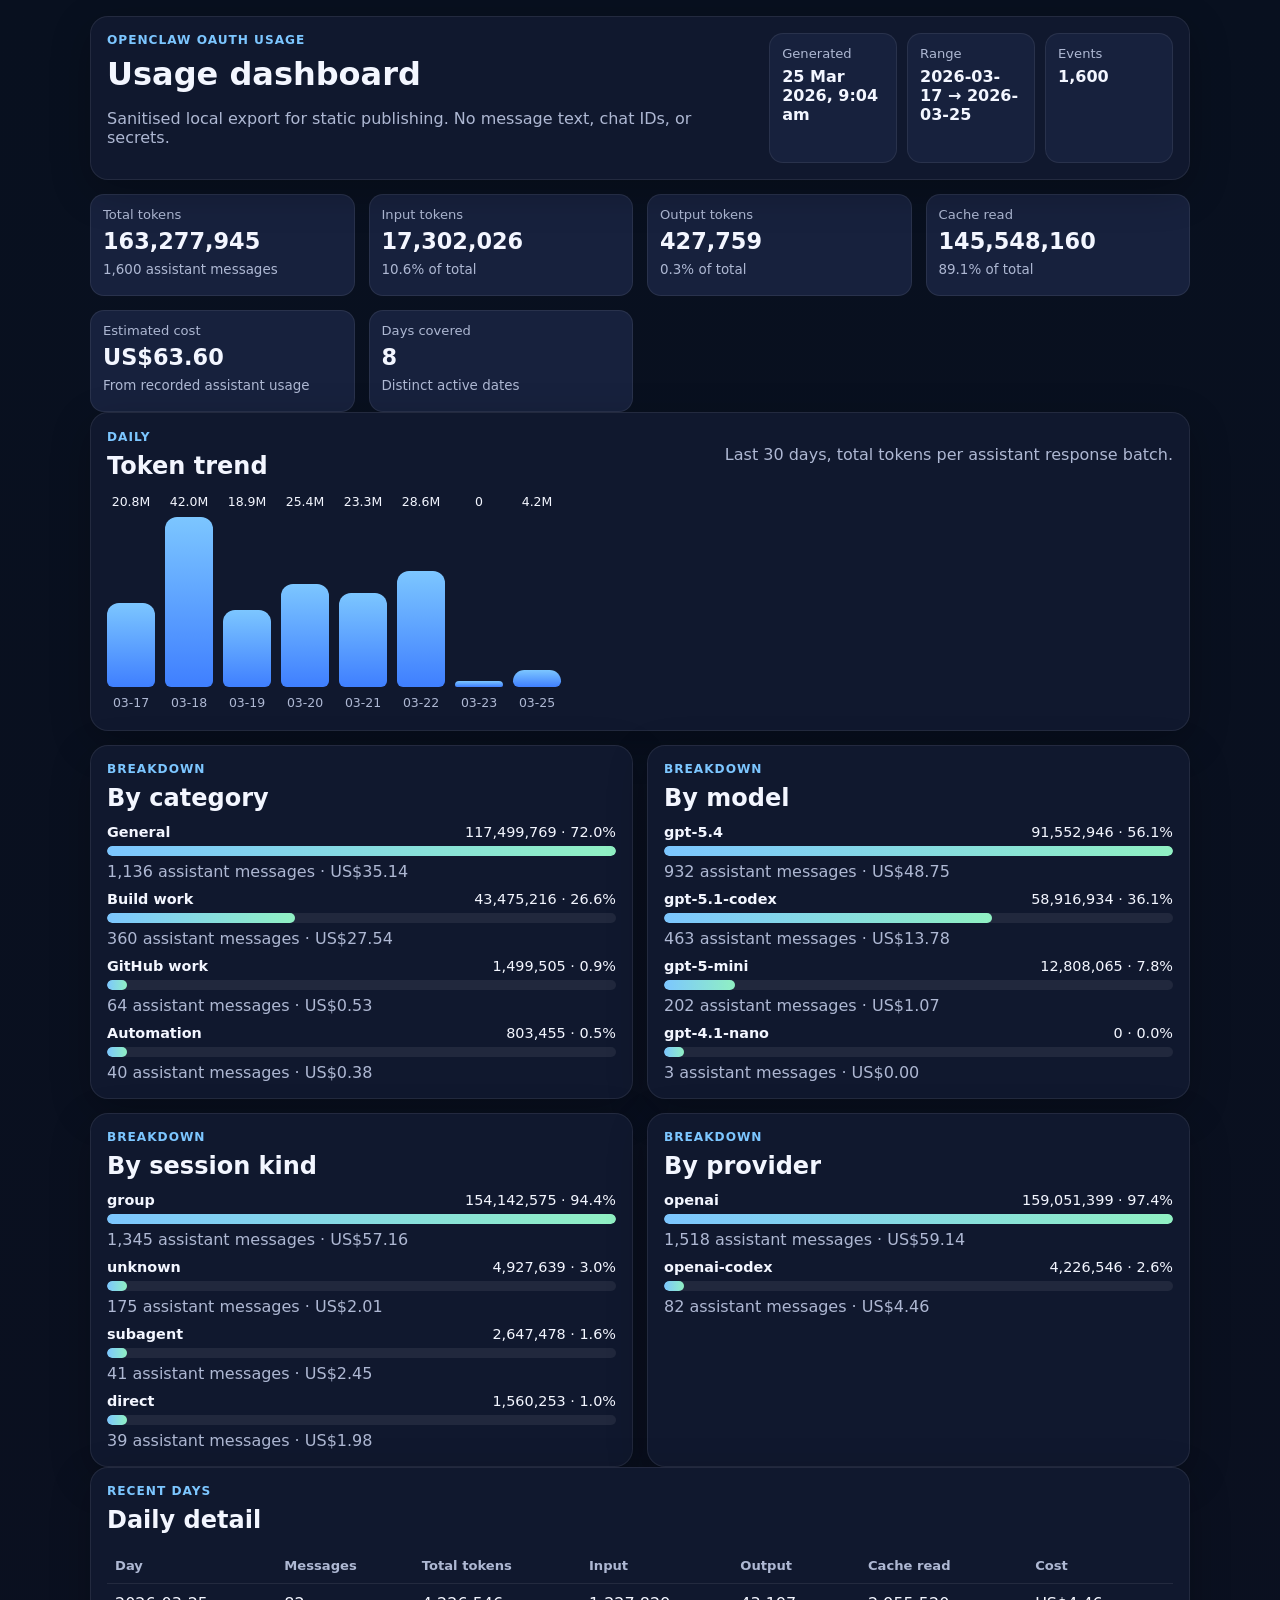
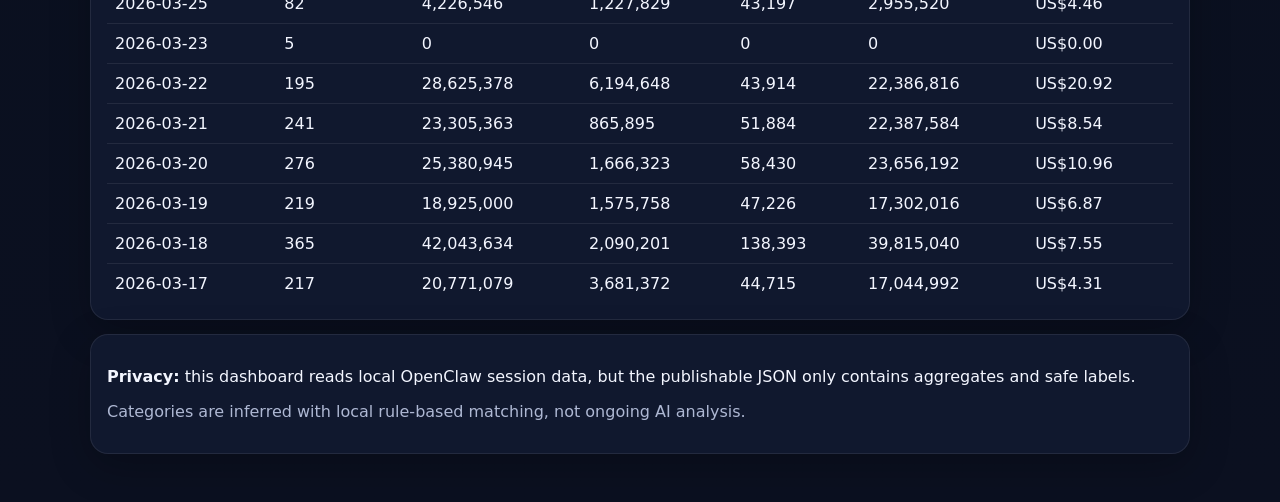
==== index.html @ 166b32c8 "Publish dashboard site" ====
<!doctype html>
<html lang="en">
  <head>
    <meta charset="UTF-8" />
    <meta name="viewport" content="width=device-width, initial-scale=1.0" />
    <title>OpenClaw Usage Dashboard</title>
    <link rel="stylesheet" href="styles.css" />
  </head>
  <body>
    <main class="shell">
      <header class="hero card">
        <div>
          <p class="eyebrow">OpenClaw OAuth usage</p>
          <h1>Usage dashboard</h1>
          <p class="muted">
            Sanitised local export for static publishing. No message text, chat IDs, or secrets.
          </p>
        </div>
        <div class="hero-meta">
          <div><span>Generated</span><strong id="generated-at">—</strong></div>
          <div><span>Range</span><strong id="date-range">—</strong></div>
          <div><span>Events</span><strong id="event-count">—</strong></div>
        </div>
      </header>

      <section class="stats-grid" id="overview-cards"></section>

      <section class="card">
        <div class="section-head">
          <div>
            <p class="eyebrow">Daily</p>
            <h2>Token trend</h2>
          </div>
          <p class="muted">Last 30 days, total tokens per assistant response batch.</p>
        </div>
        <div id="daily-chart" class="daily-chart"></div>
      </section>

      <section class="breakdown-grid">
        <section class="card">
          <div class="section-head compact">
            <div>
              <p class="eyebrow">Breakdown</p>
              <h2>By category</h2>
            </div>
          </div>
          <div id="breakdown-category" class="breakdown-list"></div>
        </section>

        <section class="card">
          <div class="section-head compact">
            <div>
              <p class="eyebrow">Breakdown</p>
              <h2>By model</h2>
            </div>
          </div>
          <div id="breakdown-model" class="breakdown-list"></div>
        </section>

        <section class="card">
          <div class="section-head compact">
            <div>
              <p class="eyebrow">Breakdown</p>
              <h2>By session kind</h2>
            </div>
          </div>
          <div id="breakdown-sessionKind" class="breakdown-list"></div>
        </section>

        <section class="card">
          <div class="section-head compact">
            <div>
              <p class="eyebrow">Breakdown</p>
              <h2>By provider</h2>
            </div>
          </div>
          <div id="breakdown-provider" class="breakdown-list"></div>
        </section>
      </section>

      <section class="card">
        <div class="section-head">
          <div>
            <p class="eyebrow">Recent days</p>
            <h2>Daily detail</h2>
          </div>
        </div>
        <div class="table-wrap">
          <table>
            <thead>
              <tr>
                <th>Day</th>
                <th>Messages</th>
                <th>Total tokens</th>
                <th>Input</th>
                <th>Output</th>
                <th>Cache read</th>
                <th>Cost</th>
              </tr>
            </thead>
            <tbody id="daily-table"></tbody>
          </table>
        </div>
      </section>

      <section class="card privacy-note">
        <p>
          <strong>Privacy:</strong> this dashboard reads local OpenClaw session data, but the publishable JSON only contains aggregates and safe labels.
        </p>
        <p class="muted">
          Categories are inferred with local rule-based matching, not ongoing AI analysis.
        </p>
      </section>
    </main>

    <script src="app.js"></script>
  </body>
</html>
---- styles.css ----
:root {
  color-scheme: dark;
  --bg: #0b1020;
  --panel: #121a30;
  --panel-soft: #17213d;
  --border: rgba(255, 255, 255, 0.08);
  --text: #f3f6ff;
  --muted: #aeb8d3;
  --accent: #7cc6ff;
  --accent-2: #90f0c3;
  --danger: #ff9f9f;
  --shadow: 0 12px 40px rgba(0, 0, 0, 0.24);
}

* {
  box-sizing: border-box;
}

body {
  margin: 0;
  font-family: Inter, ui-sans-serif, system-ui, -apple-system, BlinkMacSystemFont, "Segoe UI", sans-serif;
  background: linear-gradient(180deg, #08101f 0%, #0b1020 100%);
  color: var(--text);
}

.shell {
  width: min(1100px, calc(100% - 24px));
  margin: 16px auto 48px;
}

.card {
  background: rgba(18, 26, 48, 0.92);
  border: 1px solid var(--border);
  border-radius: 18px;
  padding: 16px;
  box-shadow: var(--shadow);
  backdrop-filter: blur(12px);
}

.hero {
  display: grid;
  gap: 16px;
}

.hero h1,
.section-head h2 {
  margin: 0;
}

.eyebrow {
  margin: 0 0 8px;
  color: var(--accent);
  text-transform: uppercase;
  letter-spacing: 0.08em;
  font-size: 0.76rem;
  font-weight: 700;
}

.muted {
  color: var(--muted);
}

.hero-meta {
  display: grid;
  grid-template-columns: repeat(3, minmax(0, 1fr));
  gap: 10px;
}

.hero-meta div,
.stat-card {
  background: var(--panel-soft);
  border: 1px solid var(--border);
  border-radius: 14px;
  padding: 12px;
}

.hero-meta span,
.stat-label {
  display: block;
  color: var(--muted);
  font-size: 0.82rem;
  margin-bottom: 6px;
}

.hero-meta strong,
.stat-value {
  font-size: 1rem;
}

.stats-grid,
.breakdown-grid {
  display: grid;
  gap: 14px;
  margin-top: 14px;
}

.stats-grid {
  grid-template-columns: repeat(2, minmax(0, 1fr));
}

.stat-card {
  min-height: 102px;
}

.stat-value {
  font-size: 1.4rem;
  font-weight: 700;
}

.stat-sub {
  margin-top: 8px;
  color: var(--muted);
  font-size: 0.84rem;
}

.section-head {
  display: flex;
  justify-content: space-between;
  gap: 12px;
  align-items: end;
  margin-bottom: 14px;
}

.section-head.compact {
  margin-bottom: 12px;
}

.daily-chart {
  display: flex;
  gap: 10px;
  overflow-x: auto;
  padding-bottom: 4px;
}

.bar-col {
  min-width: 48px;
  display: flex;
  flex-direction: column;
  justify-content: end;
  gap: 8px;
}

.bar-wrap {
  height: 170px;
  display: flex;
  align-items: end;
}

.bar {
  width: 100%;
  border-radius: 12px 12px 6px 6px;
  background: linear-gradient(180deg, var(--accent) 0%, #3f7fff 100%);
  min-height: 6px;
}

.bar-label,
.bar-value {
  font-size: 0.78rem;
  text-align: center;
}

.bar-label {
  color: var(--muted);
}

.breakdown-grid {
  grid-template-columns: repeat(2, minmax(0, 1fr));
}

.breakdown-list {
  display: grid;
  gap: 10px;
}

.breakdown-row {
  display: grid;
  gap: 6px;
}

.breakdown-meta {
  display: flex;
  justify-content: space-between;
  gap: 10px;
  font-size: 0.9rem;
}

.progress {
  width: 100%;
  height: 10px;
  border-radius: 999px;
  background: rgba(255, 255, 255, 0.07);
  overflow: hidden;
}

.progress > span {
  display: block;
  height: 100%;
  border-radius: inherit;
  background: linear-gradient(90deg, var(--accent), var(--accent-2));
}

.table-wrap {
  overflow-x: auto;
}

table {
  width: 100%;
  border-collapse: collapse;
  min-width: 720px;
}

th,
 td {
  text-align: left;
  padding: 10px 8px;
  border-bottom: 1px solid var(--border);
  white-space: nowrap;
}

th {
  color: var(--muted);
  font-size: 0.82rem;
  font-weight: 600;
}

tbody tr:last-child td {
  border-bottom: none;
}

.privacy-note {
  margin-top: 14px;
}

@media (min-width: 900px) {
  .hero {
    grid-template-columns: 1.6fr 1fr;
    align-items: stretch;
  }

  .stats-grid {
    grid-template-columns: repeat(4, minmax(0, 1fr));
  }
}

@media (max-width: 720px) {
  .shell {
    width: min(100%, calc(100% - 16px));
    margin-top: 8px;
  }

  .card {
    border-radius: 16px;
    padding: 14px;
  }

  .hero-meta,
  .stats-grid,
  .breakdown-grid {
    grid-template-columns: 1fr;
  }

  .section-head {
    flex-direction: column;
    align-items: start;
  }

  .bar-col {
    min-width: 42px;
  }
}
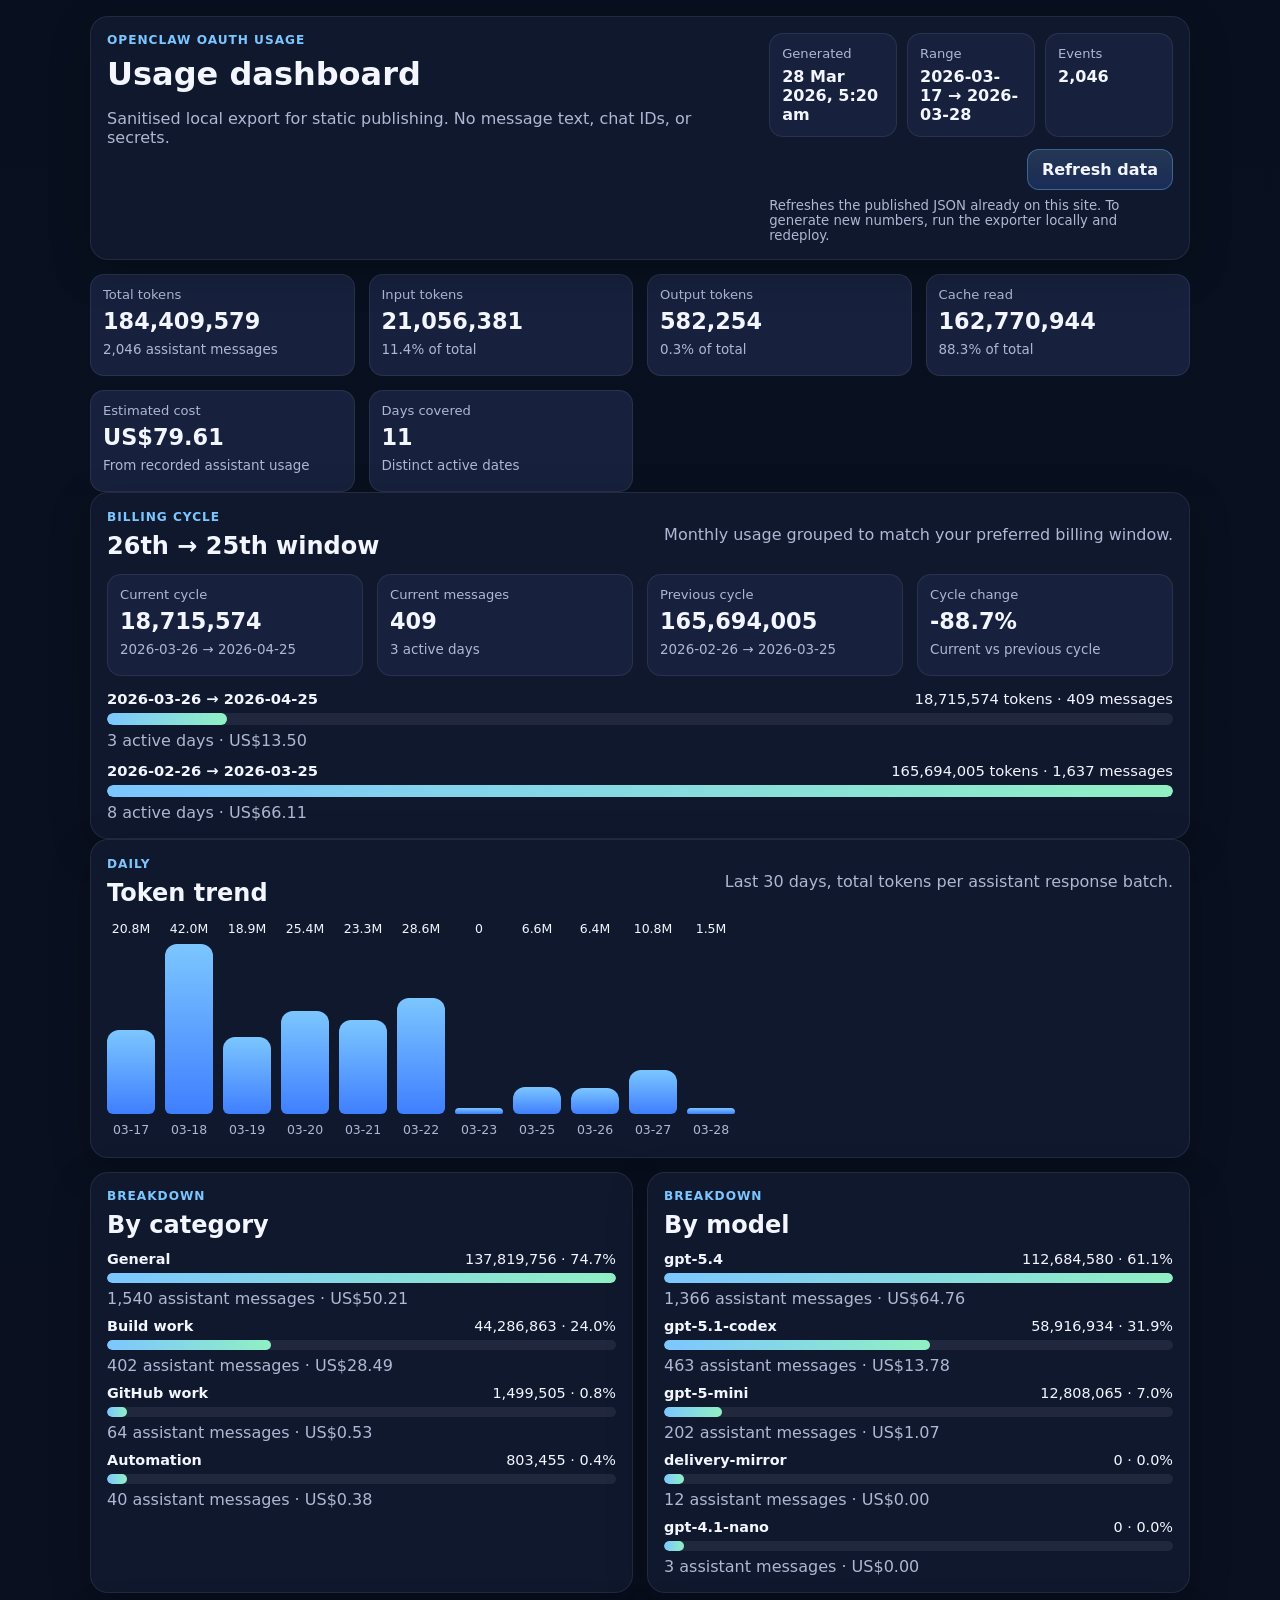
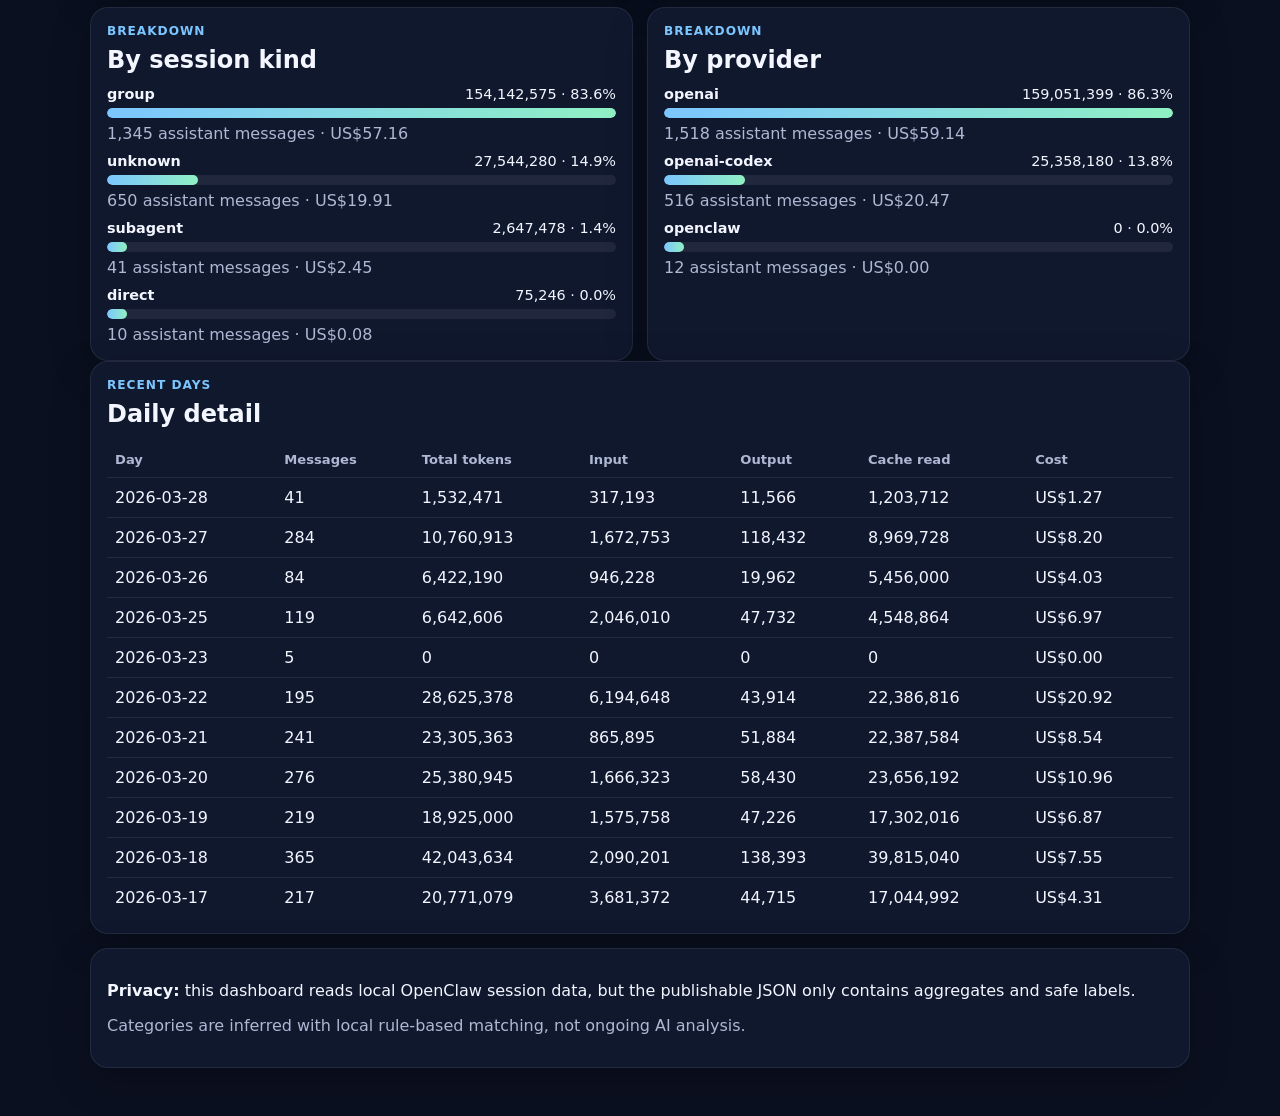
==== commit 90925b6b: "Fix GitHub Pages publish layout" ====
--- a/index.html
+++ b/index.html
@@ -16,14 +16,32 @@
             Sanitised local export for static publishing. No message text, chat IDs, or secrets.
           </p>
         </div>
-        <div class="hero-meta">
-          <div><span>Generated</span><strong id="generated-at">—</strong></div>
-          <div><span>Range</span><strong id="date-range">—</strong></div>
-          <div><span>Events</span><strong id="event-count">—</strong></div>
+        <div class="hero-meta-wrap">
+          <div class="hero-meta">
+            <div><span>Generated</span><strong id="generated-at">—</strong></div>
+            <div><span>Range</span><strong id="date-range">—</strong></div>
+            <div><span>Events</span><strong id="event-count">—</strong></div>
+          </div>
+          <div class="update-controls">
+            <button id="update-button" class="update-button" type="button">Refresh data</button>
+            <p id="update-help" class="update-help muted">Refreshes the published JSON already on this site. To generate new numbers, run the exporter locally and redeploy.</p>
+          </div>
         </div>
       </header>
 
       <section class="stats-grid" id="overview-cards"></section>
+
+      <section class="card">
+        <div class="section-head">
+          <div>
+            <p class="eyebrow">Billing cycle</p>
+            <h2>26th → 25th window</h2>
+          </div>
+          <p class="muted">Monthly usage grouped to match your preferred billing window.</p>
+        </div>
+        <div class="stats-grid billing-stats" id="billing-cycle-cards"></div>
+        <div id="billing-chart" class="cycle-chart"></div>
+      </section>
 
       <section class="card">
         <div class="section-head">
--- a/styles.css
+++ b/styles.css
@@ -60,10 +60,61 @@
   color: var(--muted);
 }
 
+.hero-meta-wrap {
+  display: grid;
+  gap: 12px;
+}
+
 .hero-meta {
   display: grid;
   grid-template-columns: repeat(3, minmax(0, 1fr));
   gap: 10px;
+}
+
+.update-controls {
+  display: grid;
+  gap: 8px;
+}
+
+.update-button {
+  appearance: none;
+  border: 1px solid rgba(124, 198, 255, 0.35);
+  background: linear-gradient(180deg, rgba(124, 198, 255, 0.18) 0%, rgba(63, 127, 255, 0.2) 100%);
+  color: var(--text);
+  border-radius: 12px;
+  padding: 10px 14px;
+  font: inherit;
+  font-weight: 700;
+  cursor: pointer;
+  transition: transform 120ms ease, opacity 120ms ease, border-color 120ms ease;
+}
+
+.update-help {
+  margin: 0;
+  font-size: 0.83rem;
+  max-width: 34rem;
+}
+
+@media (min-width: 900px) {
+  .update-controls {
+    justify-items: end;
+  }
+}
+
+@media (max-width: 720px) {
+  .update-controls {
+    justify-items: stretch;
+  }
+}
+
+.update-button:hover {
+  transform: translateY(-1px);
+  border-color: rgba(124, 198, 255, 0.6);
+}
+
+.update-button:disabled {
+  cursor: wait;
+  opacity: 0.8;
 }
 
 .hero-meta div,
@@ -199,6 +250,32 @@
   background: linear-gradient(90deg, var(--accent), var(--accent-2));
 }
 
+.billing-stats {
+  margin-top: 0;
+  margin-bottom: 14px;
+}
+
+.cycle-chart {
+  display: grid;
+  gap: 12px;
+}
+
+.cycle-row {
+  display: grid;
+  gap: 6px;
+}
+
+.cycle-meta {
+  display: flex;
+  justify-content: space-between;
+  gap: 10px;
+  font-size: 0.92rem;
+}
+
+.cycle-progress {
+  height: 12px;
+}
+
 .table-wrap {
   overflow-x: auto;
 }
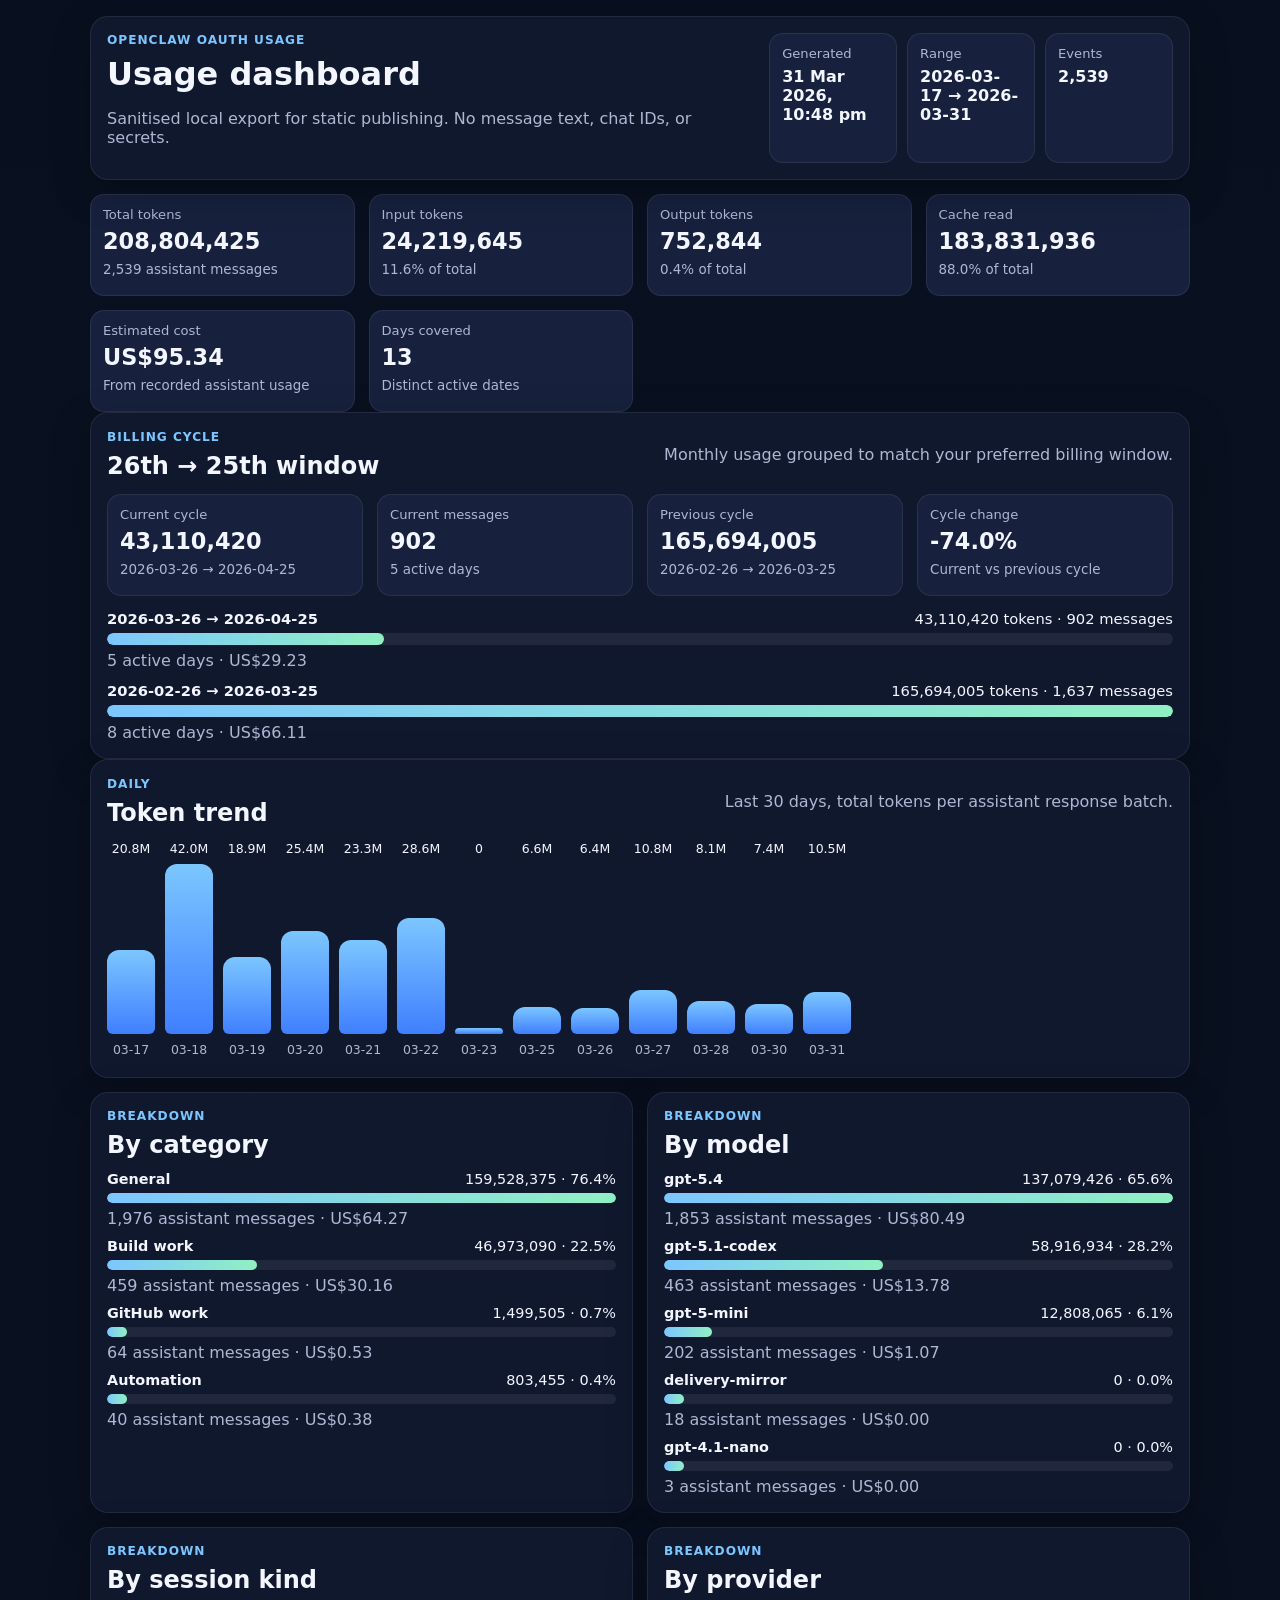
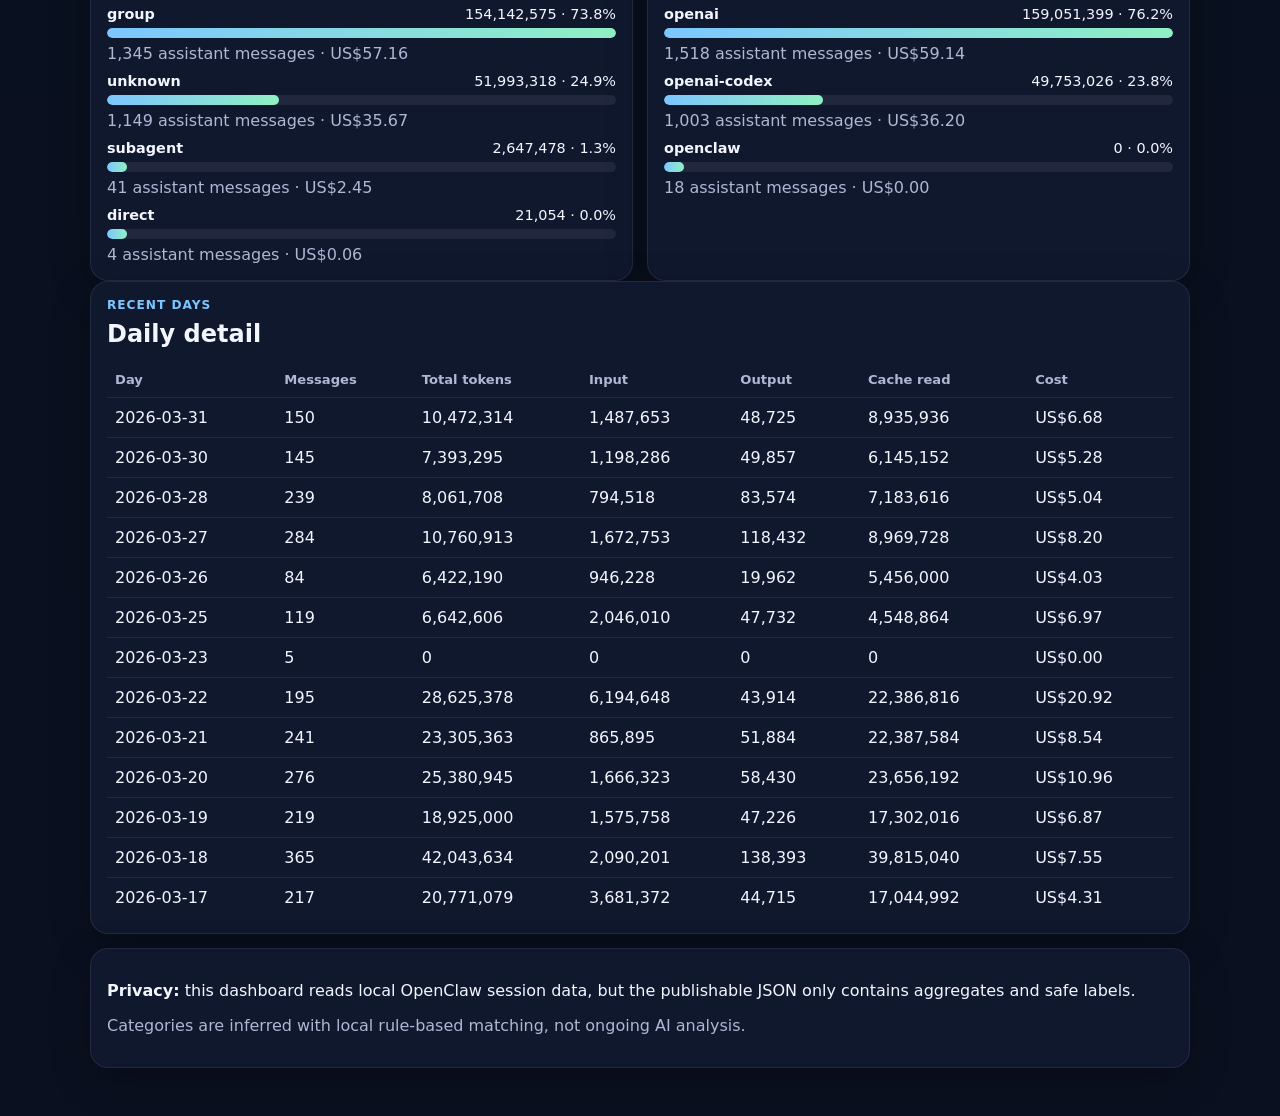
==== commit 193ccf1d: "Remove non-functional refresh button" ====
--- a/index.html
+++ b/index.html
@@ -21,10 +21,6 @@
             <div><span>Generated</span><strong id="generated-at">—</strong></div>
             <div><span>Range</span><strong id="date-range">—</strong></div>
             <div><span>Events</span><strong id="event-count">—</strong></div>
-          </div>
-          <div class="update-controls">
-            <button id="update-button" class="update-button" type="button">Refresh data</button>
-            <p id="update-help" class="update-help muted">Refreshes the published JSON already on this site. To generate new numbers, run the exporter locally and redeploy.</p>
           </div>
         </div>
       </header>
--- a/styles.css
+++ b/styles.css
@@ -71,52 +71,6 @@
   gap: 10px;
 }
 
-.update-controls {
-  display: grid;
-  gap: 8px;
-}
-
-.update-button {
-  appearance: none;
-  border: 1px solid rgba(124, 198, 255, 0.35);
-  background: linear-gradient(180deg, rgba(124, 198, 255, 0.18) 0%, rgba(63, 127, 255, 0.2) 100%);
-  color: var(--text);
-  border-radius: 12px;
-  padding: 10px 14px;
-  font: inherit;
-  font-weight: 700;
-  cursor: pointer;
-  transition: transform 120ms ease, opacity 120ms ease, border-color 120ms ease;
-}
-
-.update-help {
-  margin: 0;
-  font-size: 0.83rem;
-  max-width: 34rem;
-}
-
-@media (min-width: 900px) {
-  .update-controls {
-    justify-items: end;
-  }
-}
-
-@media (max-width: 720px) {
-  .update-controls {
-    justify-items: stretch;
-  }
-}
-
-.update-button:hover {
-  transform: translateY(-1px);
-  border-color: rgba(124, 198, 255, 0.6);
-}
-
-.update-button:disabled {
-  cursor: wait;
-  opacity: 0.8;
-}
-
 .hero-meta div,
 .stat-card {
   background: var(--panel-soft);
